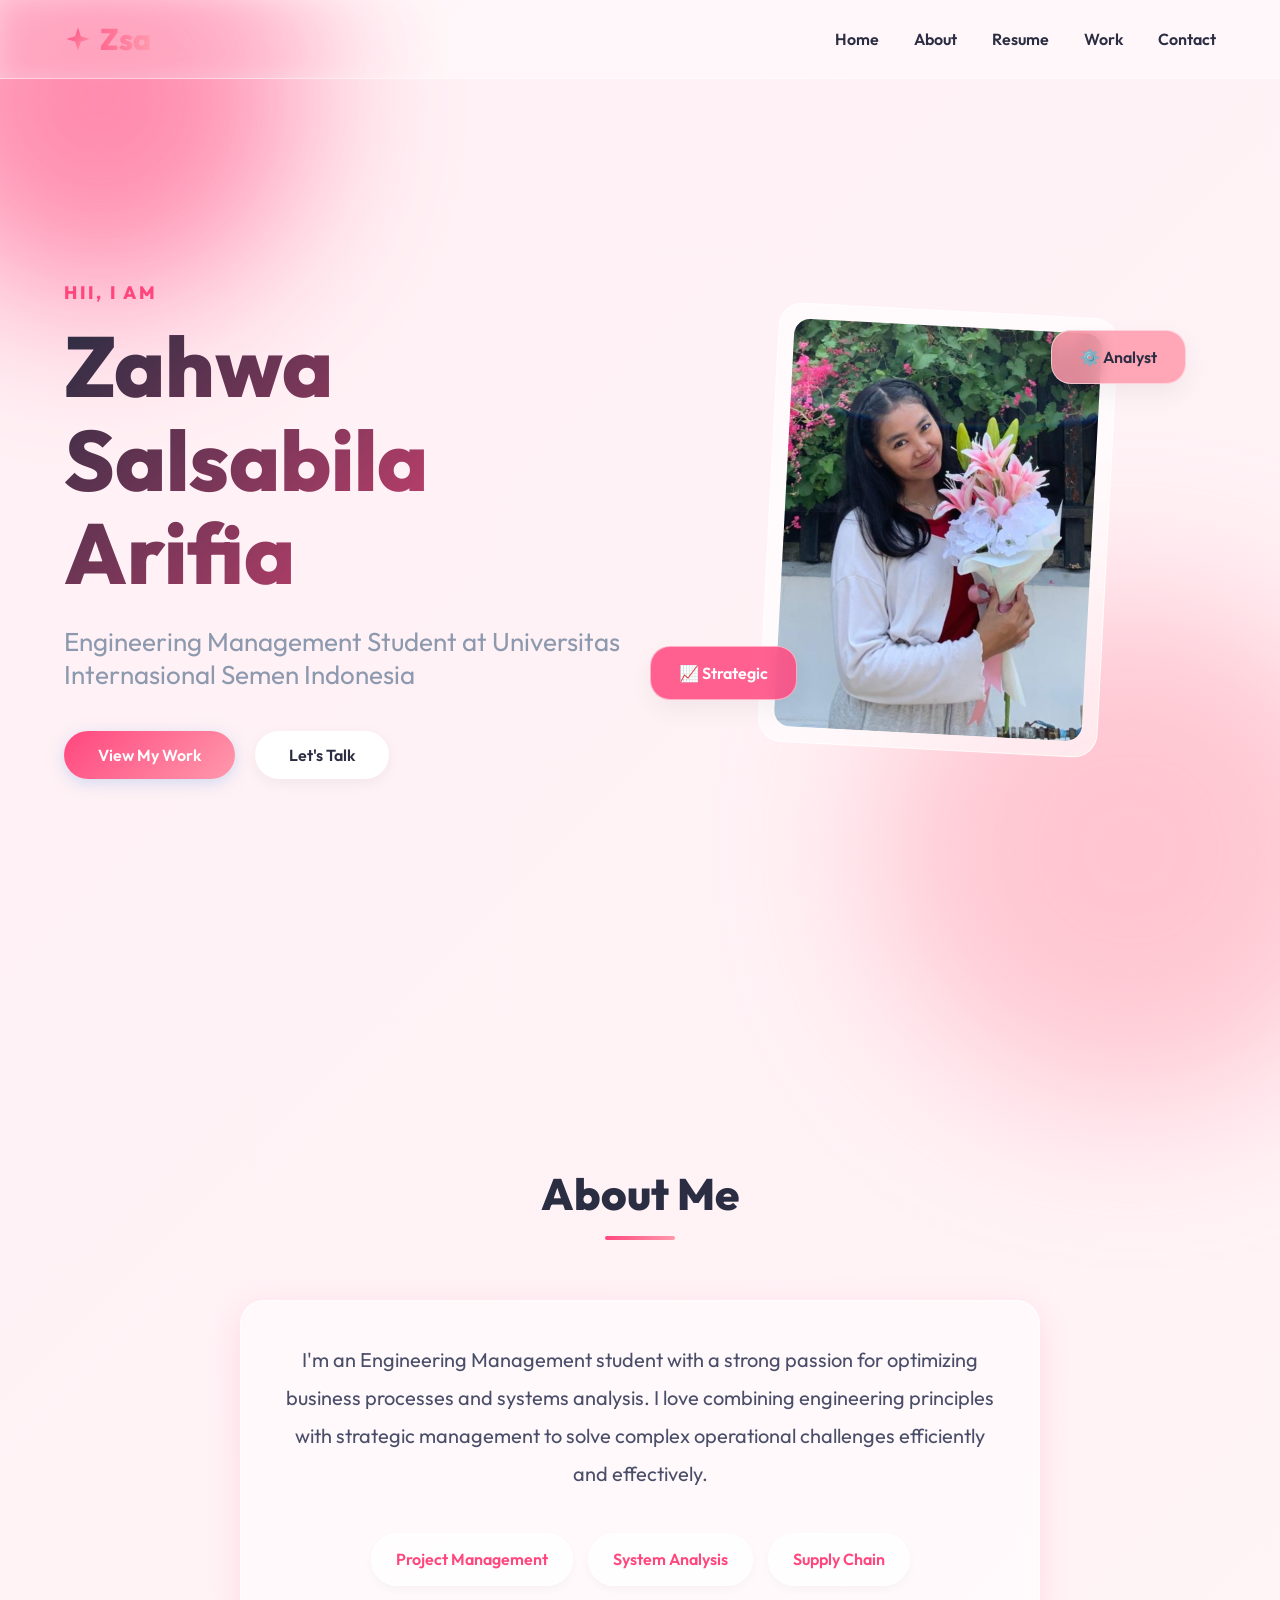
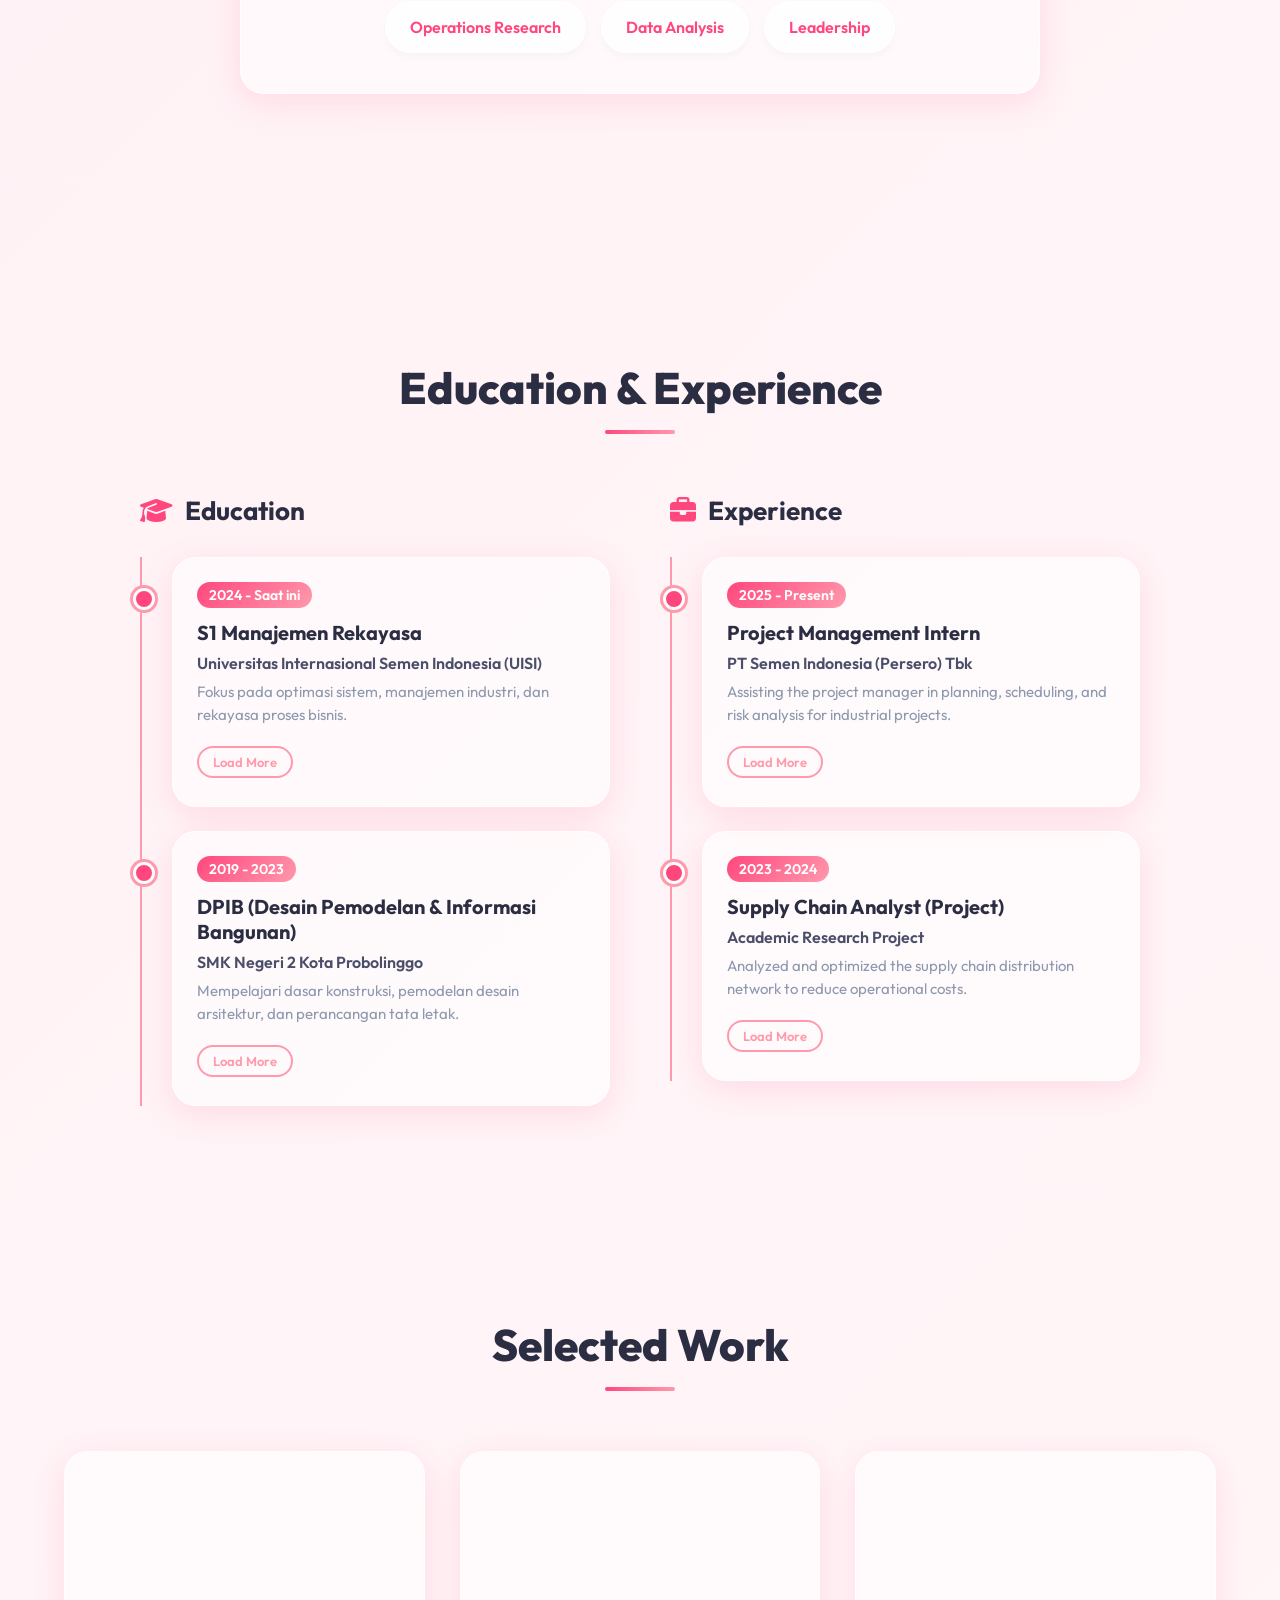
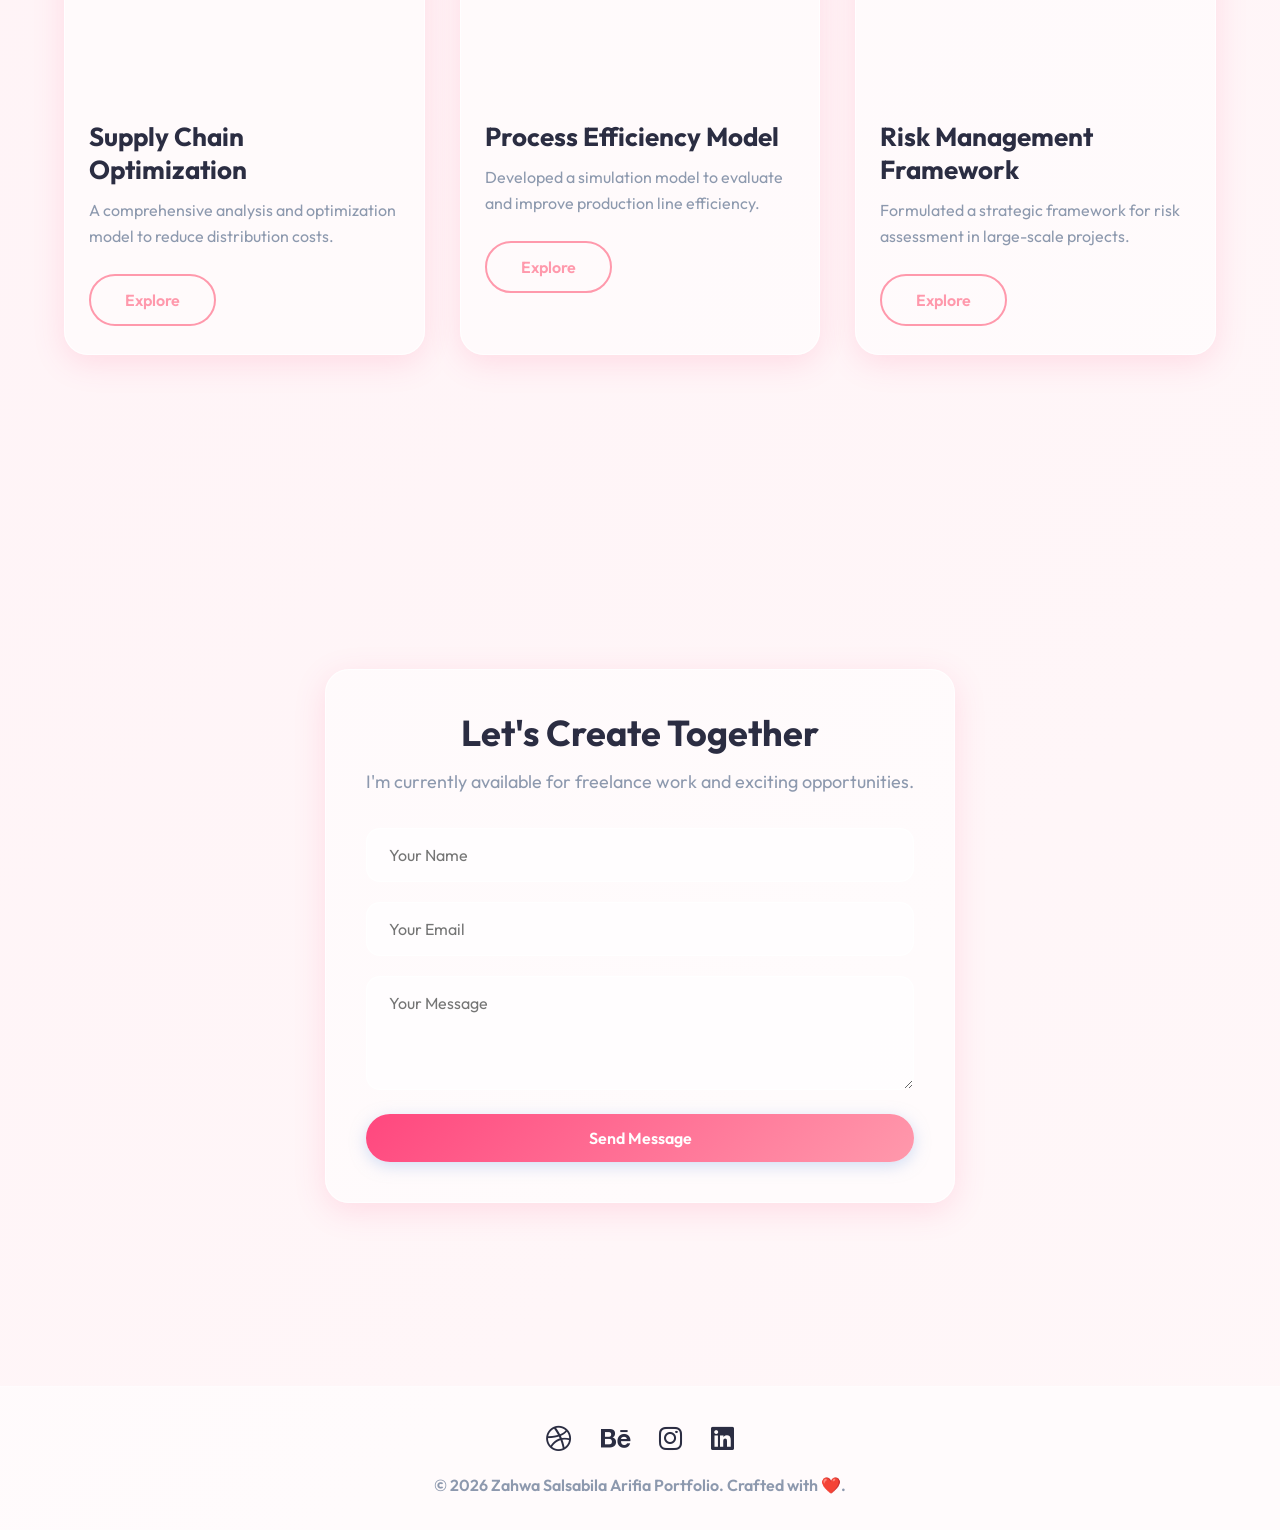
==== index.html @ 42ed5354 "Add files via upload" ====
<!DOCTYPE html>
<html lang="en">

<head>
    <meta charset="UTF-8">
    <meta name="viewport" content="width=device-width, initial-scale=1.0">
    <title>Zahwa Salsabila Arifia Portfolio</title>
    <!-- Modern Font -->
    <link href="https://fonts.googleapis.com/css2?family=Outfit:wght@300;400;600;800&display=swap" rel="stylesheet">
    <link rel="stylesheet" href="https://cdnjs.cloudflare.com/ajax/libs/font-awesome/6.4.0/css/all.min.css">
    <link rel="stylesheet" href="style.css">
</head>

<body>
    <!-- Animated Background Elements -->
    <div class="blob blob-1"></div>
    <div class="blob blob-2"></div>

    <!-- Navigation -->
    <nav class="navbar hidden">
        <a href="#home" class="logo">
            <svg width="28" height="28" viewBox="0 0 24 24" fill="none" xmlns="http://www.w3.org/2000/svg"
                class="logo-svg">
                <path d="M12 2L14.4 9.6L22 12L14.4 14.4L12 22L9.6 14.4L2 12L9.6 9.6L12 2Z"
                    fill="url(#sparkleGradient)" />
                <defs>
                    <linearGradient id="sparkleGradient" x1="2" y1="2" x2="22" y2="22" gradientUnits="userSpaceOnUse">
                        <stop stop-color="#ff477e" />
                        <stop offset="1" stop-color="#ff99ac" />
                    </linearGradient>
                </defs>
            </svg>
            Zsa
        </a>
        <ul class="nav-links">
            <li><a href="#home">Home</a></li>
            <li><a href="#about">About</a></li>
            <li><a href="#resume">Resume</a></li>
            <li><a href="#projects">Work</a></li>
            <li><a href="#contact">Contact</a></li>
        </ul>
    </nav>

    <main>
        <!-- Hero Section -->
        <section id="home" class="hero hidden">
            <div class="hero-content">
                <span class="greeting">Hii, I am</span>
                <h1 class="title">Zahwa Salsabila Arifia</h1>
                <p class="subtitle">Engineering Management Student at Universitas Internasional Semen Indonesia</p>
                <div class="cta-group">
                    <a href="#projects" class="btn btn-primary">View My Work</a>
                    <a href="#contact" class="btn btn-secondary">Let's Talk</a>
                </div>
            </div>
            <div class="hero-visual">
                <!-- Flying Hearts -->
                <div class="hearts-container">
                    <i class="fas fa-heart heart h1"></i>
                    <i class="fas fa-heart heart h2"></i>
                    <i class="fas fa-heart heart h3"></i>
                    <i class="fas fa-heart heart h4"></i>
                    <i class="fas fa-heart heart h5"></i>
                    <i class="fas fa-heart heart h6"></i>
                </div>

                <div class="glass-card main-card">
                    <!-- Portrait -->
                    <div class="img-wrapper">
                        <img src="zahwa_real_photo.jpg" alt="Portrait of Zahwa Salsabila Arifia" class="profile-img">
                    </div>
                </div>
                <div class="glass-card float-card card-1">⚙️ Analyst</div>
                <div class="glass-card float-card card-2">📈 Strategic</div>
            </div>
        </section>

        <!-- About Section -->
        <section id="about" class="about hidden">
            <div class="section-header">
                <h2>About Me</h2>
                <div class="divider"></div>
            </div>
            <div class="about-content glass-panel">
                <p>I'm an Engineering Management student with a strong passion for optimizing business processes and
                    systems analysis. I love combining engineering principles with strategic management to solve complex
                    operational challenges efficiently and effectively.</p>
                <div class="skills">
                    <span class="skill-tag">Project Management</span>
                    <span class="skill-tag">System Analysis</span>
                    <span class="skill-tag">Supply Chain</span>
                    <span class="skill-tag">Operations Research</span>
                    <span class="skill-tag">Data Analysis</span>
                    <span class="skill-tag">Leadership</span>
                </div>
            </div>
        </section>

        <!-- Resume Section -->
        <section id="resume" class="resume hidden">
            <div class="section-header">
                <h2>Education & Experience</h2>
                <div class="divider"></div>
            </div>

            <div class="resume-container">
                <div class="resume-column">
                    <h3 class="resume-title"><i class="fas fa-graduation-cap"></i> Education</h3>
                    <div class="timeline">
                        <div class="timeline-item glass-panel">
                            <span class="timeline-date">2024 - Saat ini</span>
                            <h4>S1 Manajemen Rekayasa</h4>
                            <p>Universitas Internasional Semen Indonesia (UISI)</p>
                            <p class="timeline-desc">Fokus pada optimasi sistem, manajemen industri, dan rekayasa proses
                                bisnis.</p>
                            <a href="detail-uisi.html" class="btn btn-outline"
                                style="margin-top: 12px; display: inline-block; padding: 6px 14px; font-size: 13px;">Load
                                More</a>
                        </div>
                        <div class="timeline-item glass-panel">
                            <span class="timeline-date">2019 - 2023</span>
                            <h4>DPIB (Desain Pemodelan & Informasi Bangunan)</h4>
                            <p>SMK Negeri 2 Kota Probolinggo</p>
                            <p class="timeline-desc">Mempelajari dasar konstruksi, pemodelan desain arsitektur, dan
                                perancangan tata letak.</p>
                            <a href="detail-smk.html" class="btn btn-outline"
                                style="margin-top: 12px; display: inline-block; padding: 6px 14px; font-size: 13px;">Load
                                More</a>
                        </div>
                    </div>
                </div>

                <div class="resume-column">
                    <h3 class="resume-title"><i class="fas fa-briefcase"></i> Experience</h3>
                    <div class="timeline">
                        <div class="timeline-item glass-panel">
                            <span class="timeline-date">2025 - Present</span>
                            <h4>Project Management Intern</h4>
                            <p>PT Semen Indonesia (Persero) Tbk</p>
                            <p class="timeline-desc">Assisting the project manager in planning, scheduling, and risk
                                analysis for industrial projects.</p>
                            <a href="detail-intern.html" class="btn btn-outline"
                                style="margin-top: 12px; display: inline-block; padding: 6px 14px; font-size: 13px;">Load
                                More</a>
                        </div>
                        <div class="timeline-item glass-panel">
                            <span class="timeline-date">2023 - 2024</span>
                            <h4>Supply Chain Analyst (Project)</h4>
                            <p>Academic Research Project</p>
                            <p class="timeline-desc">Analyzed and optimized the supply chain distribution network to
                                reduce operational costs.</p>
                            <a href="detail-analyst.html" class="btn btn-outline"
                                style="margin-top: 12px; display: inline-block; padding: 6px 14px; font-size: 13px;">Load
                                More</a>
                        </div>
                    </div>
                </div>
            </div>
        </section>

        <!-- Projects Section -->
        <section id="projects" class="projects hidden">
            <div class="section-header">
                <h2>Selected Work</h2>
                <div class="divider"></div>
            </div>
            <div class="project-grid">
                <div class="project-card glass-panel">
                    <div class="project-img"
                        style="background-image: url('https://images.unsplash.com/photo-1586528116311-ad8dd3c8310d?q=80&w=800&auto=format&fit=crop'); background-size: cover; background-position: center;">
                    </div>
                    <div class="project-info">
                        <h3>Supply Chain Optimization</h3>
                        <p>A comprehensive analysis and optimization model to reduce distribution costs.</p>
                        <a href="project-supply-chain.html" class="btn btn-outline">Explore</a>
                    </div>
                </div>
                <div class="project-card glass-panel">
                    <div class="project-img"
                        style="background-image: url('https://images.unsplash.com/photo-1565514020179-026b92b84bb6?q=80&w=800&auto=format&fit=crop'); background-size: cover; background-position: center;">
                    </div>
                    <div class="project-info">
                        <h3>Process Efficiency Model</h3>
                        <p>Developed a simulation model to evaluate and improve production line efficiency.</p>
                        <a href="project-efficiency.html" class="btn btn-outline">Explore</a>
                    </div>
                </div>
                <div class="project-card glass-panel">
                    <div class="project-img"
                        style="background-image: url('https://images.unsplash.com/photo-1558655146-d09347e92766?q=80&w=800&auto=format&fit=crop'); background-size: cover; background-position: center;">
                    </div>
                    <div class="project-info">
                        <h3>Risk Management Framework</h3>
                        <p>Formulated a strategic framework for risk assessment in large-scale projects.</p>
                        <a href="project-risk.html" class="btn btn-outline">Explore</a>
                    </div>
                </div>
            </div>
        </section>

        <!-- Contact Section -->
        <section id="contact" class="contact hidden">
            <div class="glass-panel contact-box">
                <h2>Let's Create Together</h2>
                <p>I'm currently available for freelance work and exciting opportunities.</p>
                <form action="https://formsubmit.co/zahwaarifia@gmail.com" method="POST" class="contact-form">
                    <!-- Security/Config for Formsubmit -->
                    <input type="hidden" name="_subject" value="New Message from Portfolio Website!">

                    <div class="input-group">
                        <input type="text" name="name" placeholder="Your Name" required>
                    </div>
                    <div class="input-group">
                        <input type="email" name="email" placeholder="Your Email" required>
                    </div>
                    <div class="input-group">
                        <textarea name="message" placeholder="Your Message" rows="4" required></textarea>
                    </div>
                    <button type="submit" class="btn btn-primary btn-block">Send Message</button>
                </form>
            </div>
        </section>
    </main>

    <footer>
        <div class="social-links">
            <a href="#"><i class="fab fa-dribbble"></i></a>
            <a href="#"><i class="fab fa-behance"></i></a>
            <a href="https://www.instagram.com/_zzahwa?igsi=MTM0aTB5MDJiazhodA==" target="_blank"><i
                    class="fab fa-instagram"></i></a>
            <a href="#"><i class="fab fa-linkedin"></i></a>
        </div>
        <p>&copy; 2026 Zahwa Salsabila Arifia Portfolio. Crafted with ❤️.</p>
    </footer>



    <script src="script.js"></script>
</body>

</html>
---- style.css ----
:root {
    /* Color Palette */
    --color-soft-pink: #ff477e; /* Crimson/Vibrant Pink */
    --color-sky-blue: #ff99ac; /* Blush Pink */
    --color-white: #ffffff;
    --color-dark: #2b2d42; /* Deep modern navy/charcoal */
    --color-text: #4a4e69; /* Soft dark slate */
    --color-text-light: #8d99ae; /* Light slate */
    
    /* Glassmorphism Variables */
    --glass-bg: rgba(255, 255, 255, 0.5);
    --glass-border: rgba(255, 255, 255, 0.8);
    --glass-shadow: 0 8px 32px 0 rgba(255, 71, 126, 0.15); /* Pink shadow */
}

* {
    margin: 0;
    padding: 0;
    box-sizing: border-box;
}

html {
    scroll-behavior: smooth;
}

body {
    font-family: 'Outfit', sans-serif;
    background-color: var(--color-white);
    color: var(--color-text);
    overflow-x: hidden;
    display: flex;
    flex-direction: column;
    min-height: 100vh;
    /* Soft gradient background */
    background: linear-gradient(135deg, rgba(255, 71, 126, 0.08) 0%, rgba(255, 153, 172, 0.08) 100%);
}

/* Background Blobs for Animation */
.blob {
    position: fixed;
    border-radius: 50%;
    filter: blur(80px);
    z-index: -1;
    animation: float 20s infinite alternate ease-in-out;
}

.blob-1 {
    width: 400px;
    height: 400px;
    background: var(--color-soft-pink);
    top: -100px;
    left: -100px;
    opacity: 0.6;
}

.blob-2 {
    width: 500px;
    height: 500px;
    background: var(--color-sky-blue);
    bottom: -200px;
    right: -100px;
    opacity: 0.5;
    animation-delay: -5s;
}

@keyframes float {
    0% {
        transform: translate(0, 0) scale(1);
    }
    100% {
        transform: translate(120px, 80px) scale(1.15);
    }
}

/* Glassmorphism Utilities */
.glass-panel {
    background: var(--glass-bg);
    backdrop-filter: blur(16px);
    -webkit-backdrop-filter: blur(16px);
    border: 1px solid var(--glass-border);
    border-radius: 24px;
    box-shadow: var(--glass-shadow);
    padding: 40px;
}

/* Interactive Hover for Layouts */
.about-content, .timeline-item, .contact-box {
    transition: transform 0.4s cubic-bezier(0.175, 0.885, 0.32, 1.275), box-shadow 0.4s ease;
}

.about-content:hover, .timeline-item:hover, .contact-box:hover {
    transform: translateY(-8px) scale(1.01);
    box-shadow: 0 18px 40px 0 rgba(255, 71, 126, 0.22);
}

/* Navigation */
.navbar {
    display: flex;
    justify-content: space-between;
    align-items: center;
    padding: 20px 5%;
    position: fixed;
    top: 0;
    width: 100%;
    z-index: 100;
    background: rgba(255, 255, 255, 0.4);
    backdrop-filter: blur(12px);
    -webkit-backdrop-filter: blur(12px);
    border-bottom: 1px solid rgba(255, 255, 255, 0.4);
    transition: all 0.3s ease;
}

.navbar.scrolled {
    padding: 15px 5%;
    background: rgba(255, 255, 255, 0.85);
    box-shadow: 0 4px 20px rgba(0, 0, 0, 0.05);
}

.logo {
    display: flex;
    align-items: center;
    gap: 8px;
    font-size: 30px;
    font-weight: 800;
    text-decoration: none;
    background: linear-gradient(to right, var(--color-soft-pink), var(--color-sky-blue));
    -webkit-background-clip: text;
    -webkit-text-fill-color: transparent;
    cursor: pointer;
    transition: transform 0.3s ease;
}

.logo:hover {
    transform: scale(1.05);
}

.logo-svg {
    animation: spin-slow 8s linear infinite;
}

@keyframes spin-slow {
    100% {
        transform: rotate(360deg);
    }
}

.nav-links {
    display: flex;
    list-style: none;
    gap: 35px;
}

.nav-links a {
    text-decoration: none;
    color: var(--color-dark);
    font-weight: 600;
    font-size: 16px;
    transition: color 0.3s ease;
    position: relative;
}

.nav-links a::after {
    content: '';
    position: absolute;
    width: 0;
    height: 2px;
    bottom: -4px;
    left: 0;
    background: linear-gradient(to right, var(--color-soft-pink), var(--color-sky-blue));
    transition: width 0.3s ease;
}

.nav-links a:hover::after {
    width: 100%;
}

/* Typography & Layout */
main {
    padding-top: 80px;
    flex: 1;
}

section {
    min-height: 100vh;
    padding: 80px 5%;
    display: flex;
    flex-direction: column;
    justify-content: center;
}

.section-header {
    text-align: center;
    margin-bottom: 60px;
}

.section-header h2 {
    font-size: 44px;
    font-weight: 800;
    color: var(--color-dark);
    margin-bottom: 15px;
}

.divider {
    height: 4px;
    width: 70px;
    background: linear-gradient(to right, var(--color-soft-pink), var(--color-sky-blue));
    margin: 0 auto;
    border-radius: 2px;
}

/* Buttons */
.btn {
    display: inline-block;
    padding: 14px 34px;
    border-radius: 50px;
    font-weight: 600;
    text-decoration: none;
    cursor: pointer;
    transition: all 0.3s cubic-bezier(0.25, 0.8, 0.25, 1);
    font-family: 'Outfit', sans-serif;
    font-size: 16px;
    border: none;
    position: relative;
    overflow: hidden;
}

.btn:active {
    transform: scale(0.92) !important;
}

.btn-primary {
    background: linear-gradient(135deg, var(--color-soft-pink), var(--color-sky-blue));
    color: white;
    box-shadow: 0 4px 15px rgba(166, 193, 238, 0.5);
}

.btn-primary:hover {
    transform: translateY(-4px);
    box-shadow: 0 8px 25px rgba(166, 193, 238, 0.7);
}

.btn-secondary {
    background: white;
    color: var(--color-dark);
    box-shadow: 0 4px 15px rgba(0,0,0,0.05);
}

.btn-secondary:hover {
    transform: translateY(-4px);
    box-shadow: 0 8px 25px rgba(0,0,0,0.1);
}

.btn-outline {
    border: 2px solid var(--color-sky-blue);
    color: var(--color-sky-blue);
    background: transparent;
}

.btn-outline:hover {
    background: var(--color-sky-blue);
    color: white;
    transform: translateY(-2px);
    box-shadow: 0 4px 15px rgba(166, 193, 238, 0.4);
}

.btn-block {
    width: 100%;
}

/* Hero Section */
.hero {
    display: flex;
    flex-direction: row;
    align-items: center;
    justify-content: space-between;
    gap: 40px;
}

.hero-content {
    flex: 1;
}

.greeting {
    font-size: 18px;
    font-weight: 800;
    color: var(--color-soft-pink);
    text-transform: uppercase;
    letter-spacing: 3px;
    margin-bottom: 15px;
    display: block;
}

.title {
    font-size: 85px;
    font-weight: 800;
    color: var(--color-dark);
    line-height: 1.1;
    margin-bottom: 25px;
    background: linear-gradient(135deg, var(--color-dark) 0%, var(--color-soft-pink) 100%);
    -webkit-background-clip: text;
    -webkit-text-fill-color: transparent;
}

.subtitle {
    font-size: 26px;
    color: var(--color-text-light);
    margin-bottom: 40px;
}

.cta-group {
    display: flex;
    gap: 20px;
}

.hero-visual {
    flex: 1;
    position: relative;
    display: flex;
    justify-content: center;
    align-items: center;
}

.main-card {
    width: 340px;
    height: 440px;
    padding: 15px;
    background: rgba(255, 255, 255, 0.6);
    transform: rotate(3deg);
    transition: transform 0.5s cubic-bezier(0.175, 0.885, 0.32, 1.275);
    border: 1px solid rgba(255, 255, 255, 0.8);
    border-radius: 24px;
}

.main-card:hover {
    transform: rotate(0deg) scale(1.03);
}

.img-wrapper {
    width: 100%;
    height: 100%;
    border-radius: 16px;
    overflow: hidden;
}

.profile-img {
    width: 100%;
    height: 100%;
    object-fit: cover;
    object-position: center bottom;
    transform: scale(1.35); /* Zoom in to fit person */
    transform-origin: center bottom;
    transition: transform 0.6s cubic-bezier(0.175, 0.885, 0.32, 1.275);
}

.main-card:hover .profile-img {
    transform: scale(1.42); /* Slight extra zoom on hover */
}

.float-card {
    position: absolute;
    padding: 16px 28px;
    font-weight: 600;
    border-radius: 20px;
    animation: bounce 4s infinite alternate ease-in-out;
    backdrop-filter: blur(8px);
    -webkit-backdrop-filter: blur(8px);
    box-shadow: 0 10px 25px rgba(0,0,0,0.05);
}

.card-1 {
    top: 20px;
    right: 30px;
    background: rgba(255, 153, 172, 0.85); /* blush */
    color: var(--color-dark);
    border: 1px solid rgba(255, 255, 255, 0.5);
}

.card-2 {
    bottom: 50px;
    left: -10px;
    background: rgba(255, 71, 126, 0.85); /* crimson */
    color: white;
    border: 1px solid rgba(255, 255, 255, 0.5);
    animation-delay: -2s;
}

@keyframes bounce {
    0% { transform: translateY(0); }
    100% { transform: translateY(-20px); }
}

/* About Section */
.about-content {
    max-width: 800px;
    margin: 0 auto;
    text-align: center;
    font-size: 20px;
    line-height: 1.9;
}

.skills {
    display: flex;
    flex-wrap: wrap;
    justify-content: center;
    gap: 15px;
    margin-top: 40px;
}

.skill-tag {
    background: rgba(255, 255, 255, 0.7);
    border: 1px solid rgba(255, 255, 255, 0.9);
    padding: 10px 24px;
    border-radius: 50px;
    font-size: 16px;
    font-weight: 600;
    color: var(--color-soft-pink);
    box-shadow: 0 4px 10px rgba(0,0,0,0.03);
    transition: all 0.3s;
}

.skill-tag:hover {
    transform: translateY(-4px) scale(1.05);
    background: linear-gradient(135deg, var(--color-soft-pink), var(--color-sky-blue));
    color: white;
    border-color: transparent;
    box-shadow: 0 8px 20px rgba(166, 193, 238, 0.4);
}

/* Resume Section */
.resume-container {
    display: flex;
    flex-direction: column;
    gap: 40px;
    max-width: 1000px;
    margin: 0 auto;
    width: 100%;
}

@media (min-width: 768px) {
    .resume-container {
        flex-direction: row;
        gap: 60px;
    }
}

.resume-column {
    flex: 1;
}

.resume-title {
    font-size: 26px;
    color: var(--color-dark);
    margin-bottom: 30px;
    display: flex;
    align-items: center;
    gap: 12px;
}

.resume-title i {
    color: var(--color-soft-pink);
}

.timeline {
    display: flex;
    flex-direction: column;
    gap: 24px;
    position: relative;
    border-left: 2px solid var(--color-sky-blue);
    padding-left: 30px;
}

.timeline-item {
    position: relative;
    padding: 24px;
}

.timeline-item::before {
    content: '';
    position: absolute;
    left: -40px; /* 30px padding + 8px half-width + 2px border */
    top: 30px;
    width: 16px;
    height: 16px;
    background: var(--color-soft-pink);
    border-radius: 50%;
    border: 3px solid white;
    box-shadow: 0 0 0 3px var(--color-sky-blue);
}

.timeline-item h4 {
    font-size: 20px;
    color: var(--color-dark);
    margin-bottom: 8px;
}

.timeline-date {
    display: inline-block;
    font-size: 14px;
    font-weight: 600;
    color: white;
    background: linear-gradient(135deg, var(--color-soft-pink), var(--color-sky-blue));
    padding: 4px 12px;
    border-radius: 20px;
    margin-bottom: 12px;
}

.timeline-item p {
    color: var(--color-text);
    font-weight: 600;
    margin-bottom: 8px;
}

.timeline-desc {
    color: var(--color-text-light) !important;
    font-weight: 400 !important;
    font-size: 15px;
    line-height: 1.5;
}

/* Projects */
.project-grid {
    display: grid;
    grid-template-columns: repeat(auto-fit, minmax(320px, 1fr));
    gap: 35px;
}

.project-card {
    padding: 24px;
    transition: transform 0.4s cubic-bezier(0.175, 0.885, 0.32, 1.275);
}

.project-card:hover {
    transform: translateY(-12px);
    box-shadow: 0 15px 40px rgba(166, 193, 238, 0.25);
}

.project-img {
    height: 220px;
    border-radius: 16px;
    margin-bottom: 24px;
    background: linear-gradient(135deg, var(--color-soft-pink), var(--color-sky-blue));
}

.project-info h3 {
    font-size: 26px;
    margin-bottom: 12px;
    color: var(--color-dark);
}

.project-info p {
    color: var(--color-text-light);
    margin-bottom: 24px;
    line-height: 1.6;
}

/* Contact */
.contact-box {
    max-width: 650px;
    margin: 0 auto;
    text-align: center;
}

.contact-box h2 {
    font-size: 36px;
    margin-bottom: 15px;
    color: var(--color-dark);
}

.contact-box p {
    color: var(--color-text-light);
    margin-bottom: 35px;
    font-size: 18px;
}

.contact-form {
    display: flex;
    flex-direction: column;
    gap: 20px;
}

.input-group input,
.input-group textarea {
    width: 100%;
    padding: 16px 22px;
    border-radius: 14px;
    border: 1px solid rgba(255, 255, 255, 0.8);
    background: rgba(255, 255, 255, 0.6);
    font-family: 'Outfit', sans-serif;
    font-size: 16px;
    outline: none;
    transition: all 0.3s;
    color: var(--color-dark);
}

.input-group input:focus,
.input-group textarea:focus {
    background: white;
    border-color: var(--color-sky-blue);
    box-shadow: 0 0 0 4px rgba(166, 193, 238, 0.25);
    transform: translateY(-2px);
}

/* Footer */
.social-links {
    margin-bottom: 20px;
    font-size: 26px;
}

.social-links a {
    color: var(--color-dark);
    margin: 0 12px;
    transition: color 0.3s, transform 0.3s;
    display: inline-block;
}

.social-links a:hover {
    color: var(--color-soft-pink);
    transform: translateY(-3px);
}

footer {
    text-align: center;
    padding: 35px;
    background: rgba(255, 255, 255, 0.5);
    backdrop-filter: blur(10px);
    border-top: 1px solid rgba(255, 255, 255, 0.4);
    color: var(--color-text-light);
    font-weight: 600;
}

/* Scroll Animations */
.hidden {
    opacity: 0;
    transform: translateY(40px);
    transition: opacity 0.8s cubic-bezier(0.5, 0, 0, 1), transform 0.8s cubic-bezier(0.5, 0, 0, 1);
}

.show {
    opacity: 1;
    transform: translateY(0);
}

/* Delay for hero items */
.hero.show .greeting { transition-delay: 0.1s; }
.hero.show .title { transition-delay: 0.2s; }
.hero.show .subtitle { transition-delay: 0.3s; }
.hero.show .cta-group { transition-delay: 0.4s; }
.hero.show .hero-visual { transition-delay: 0.5s; }

/* Responsive */
@media (max-width: 900px) {
    .hero {
        flex-direction: column;
        text-align: center;
        padding-top: 120px;
    }
    
    .title {
        font-size: 50px;
    }
    
    .cta-group {
        justify-content: center;
    }
    
    .nav-links {
        display: none; /* simple mobile menu handling for template */
    }
    
    .hero-visual {
        margin-top: 40px;
    }
}

@media (max-width: 600px) {
    section {
        padding: 80px 20px;
    }
    
    .title {
        font-size: 38px;
        line-height: 1.2;
    }
    
    .subtitle {
        font-size: 18px;
    }
    
    .hero-visual .main-card {
        width: 260px;
        height: 350px;
    }
    
    .float-card {
        padding: 10px 16px;
        font-size: 14px;
    }
    
    .card-1 {
        top: 20px;
        left: -10px;
    }
    
    .card-2 {
        bottom: 20px;
        right: -10px;
    }
    
    .section-header h2 {
        font-size: 30px;
    }
    
    .about-content {
        padding: 30px 20px;
        font-size: 16px;
    }
    
    .skill-tag {
        padding: 8px 16px;
        font-size: 14px;
    }
    
    .timeline {
        padding-left: 20px;
    }
    
    .timeline-item::before {
        left: -30px;
        width: 14px;
        height: 14px;
    }
    
    .timeline-item {
        padding: 16px;
    }
    
    .project-grid {
        grid-template-columns: 1fr;
        gap: 24px;
    }
    
    .project-img {
        height: 180px;
    }
    
    .contact-box {
        padding: 30px 20px;
    }
    
    .input-group input, 
    .input-group textarea {
        padding: 14px 16px;
    }
}

/* Flying Hearts Animation */
.hearts-container {
    position: absolute;
    bottom: 0;
    left: 50%;
    transform: translateX(-50%);
    width: 340px;
    height: 100%;
    pointer-events: none;
    z-index: 10;
}

.heart {
    position: absolute;
    color: var(--color-soft-pink);
    font-size: 24px;
    bottom: -20px;
    opacity: 0;
    animation: floatHeart 5s ease-in infinite;
    filter: drop-shadow(0 4px 6px rgba(255, 71, 126, 0.3));
}

.heart.h1 { left: 15%; animation-delay: 0s; font-size: 20px; }
.heart.h2 { left: 35%; animation-delay: 1.5s; font-size: 28px; }
.heart.h3 { left: 65%; animation-delay: 0.8s; font-size: 16px; }
.heart.h4 { left: 85%; animation-delay: 2.2s; font-size: 25px; }
.heart.h5 { left: 25%; animation-delay: 3s; font-size: 22px; }
.heart.h6 { left: 75%; animation-delay: 4.1s; font-size: 18px; }

@keyframes floatHeart {
    0% {
        transform: translateY(0) scale(0.5) rotate(-15deg);
        opacity: 0;
    }
    15% {
        opacity: 0.8;
    }
    50% {
        transform: translateY(-200px) scale(1) rotate(15deg);
        opacity: 0.9;
    }
    100% {
        transform: translateY(-400px) scale(1.2) rotate(-15deg);
        opacity: 0;
    }
}

/* Cursor Sprinkles */
.cursor-sprinkle {
    position: absolute;
    color: var(--color-soft-pink);
    pointer-events: none;
    z-index: 9999;
    animation: sprinkleFade 1s forwards ease-out;
    filter: drop-shadow(0 2px 4px rgba(255, 71, 126, 0.4));
}

@keyframes sprinkleFade {
    0% {
        transform: translate(-50%, -50%) scale(0) rotate(0deg);
        opacity: 1;
    }
    50% {
        transform: translate(calc(-50% + 20px), -60px) scale(1.2) rotate(45deg);
        opacity: 0.8;
    }
    100% {
        transform: translate(calc(-50% - 20px), -100px) scale(0.5) rotate(90deg);
        opacity: 0;
    }
}

/* Button Ripple Effect */
.ripple {
    position: absolute;
    border-radius: 50%;
    transform: scale(0);
    animation: ripple-animation 0.6s linear;
    background-color: rgba(255, 255, 255, 0.7);
    pointer-events: none;
}

.btn-secondary .ripple, .btn-outline .ripple {
    background-color: rgba(255, 71, 126, 0.3);
}

@keyframes ripple-animation {
    to {
        transform: scale(4);
        opacity: 0;
    }
}

/* Page Transition Animations */
body {
    opacity: 0;
    animation: pageFadeIn 0.6s ease-out forwards;
}

body.fade-out {
    animation: pageFadeOut 0.4s ease-out forwards;
}

@keyframes pageFadeIn {
    0% { opacity: 0; }
    100% { opacity: 1; }
}

@keyframes pageFadeOut {
    0% { opacity: 1; }
    100% { opacity: 0; }
}
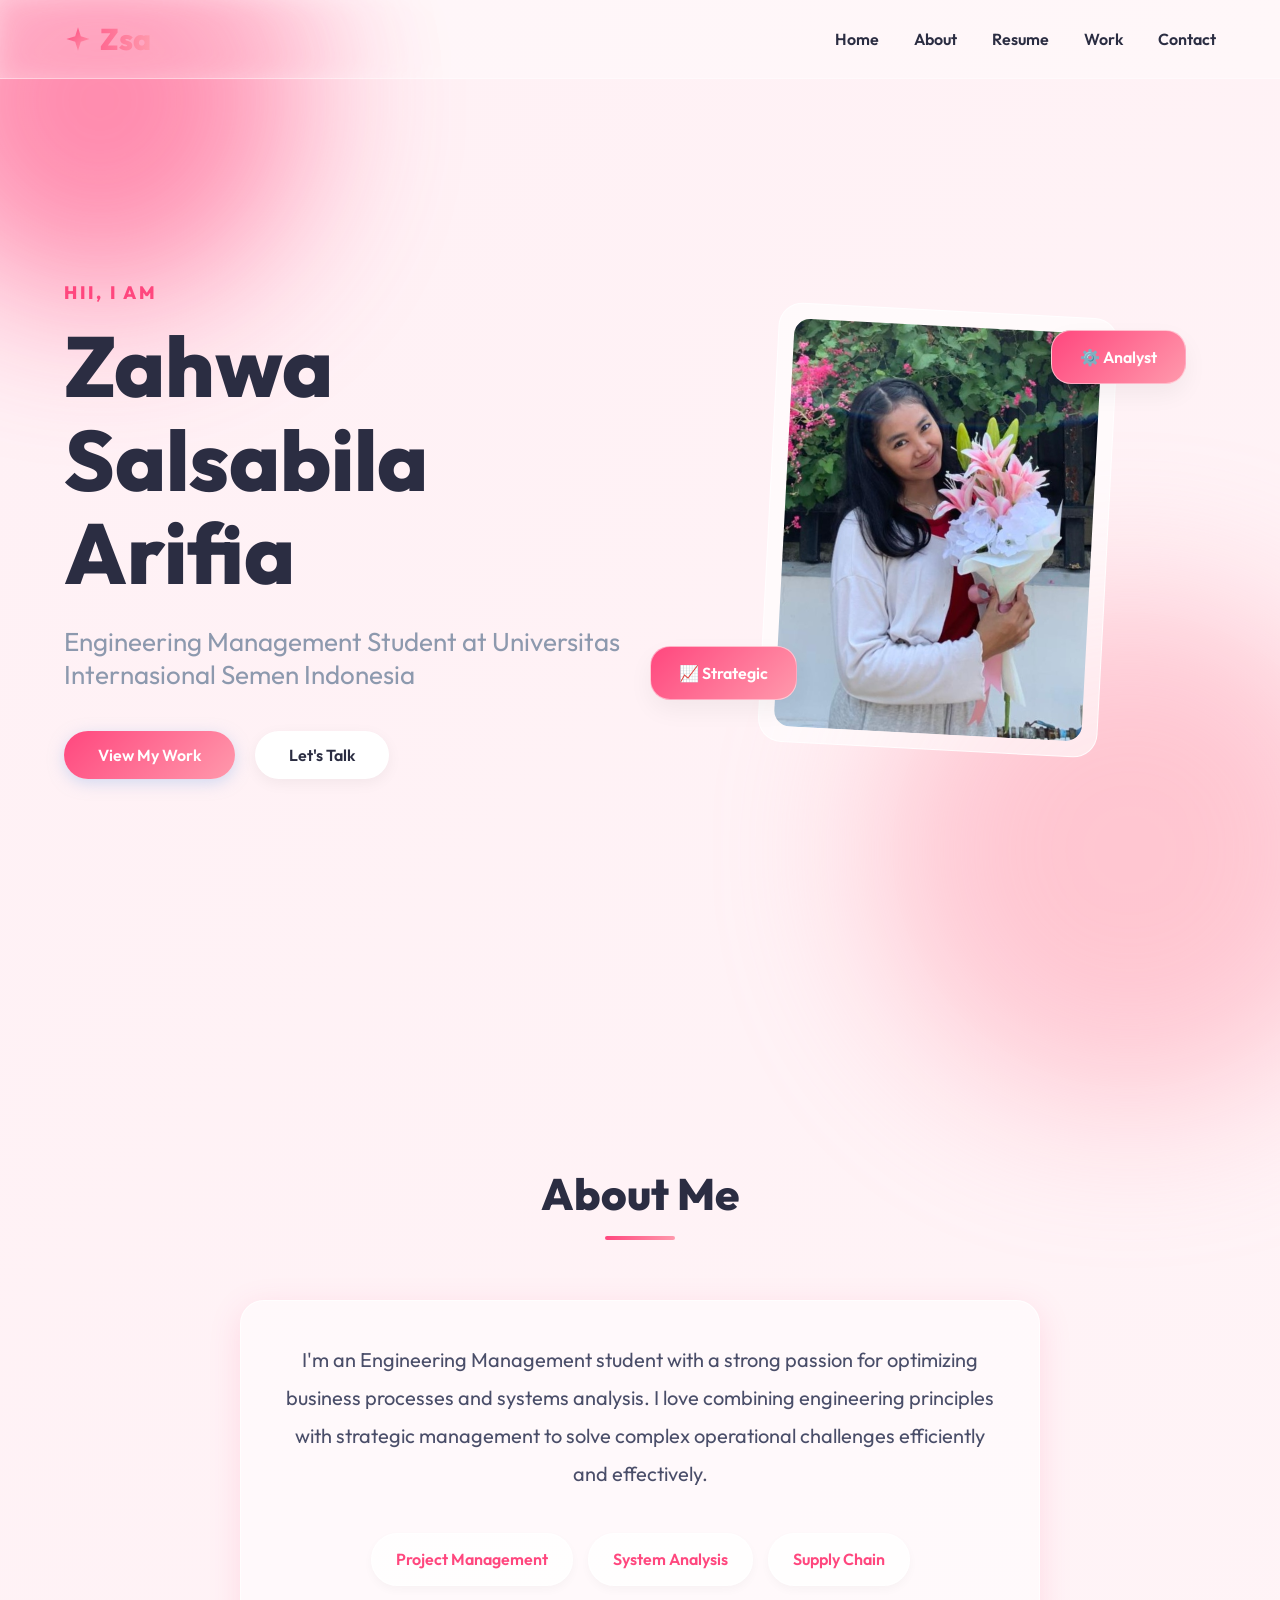
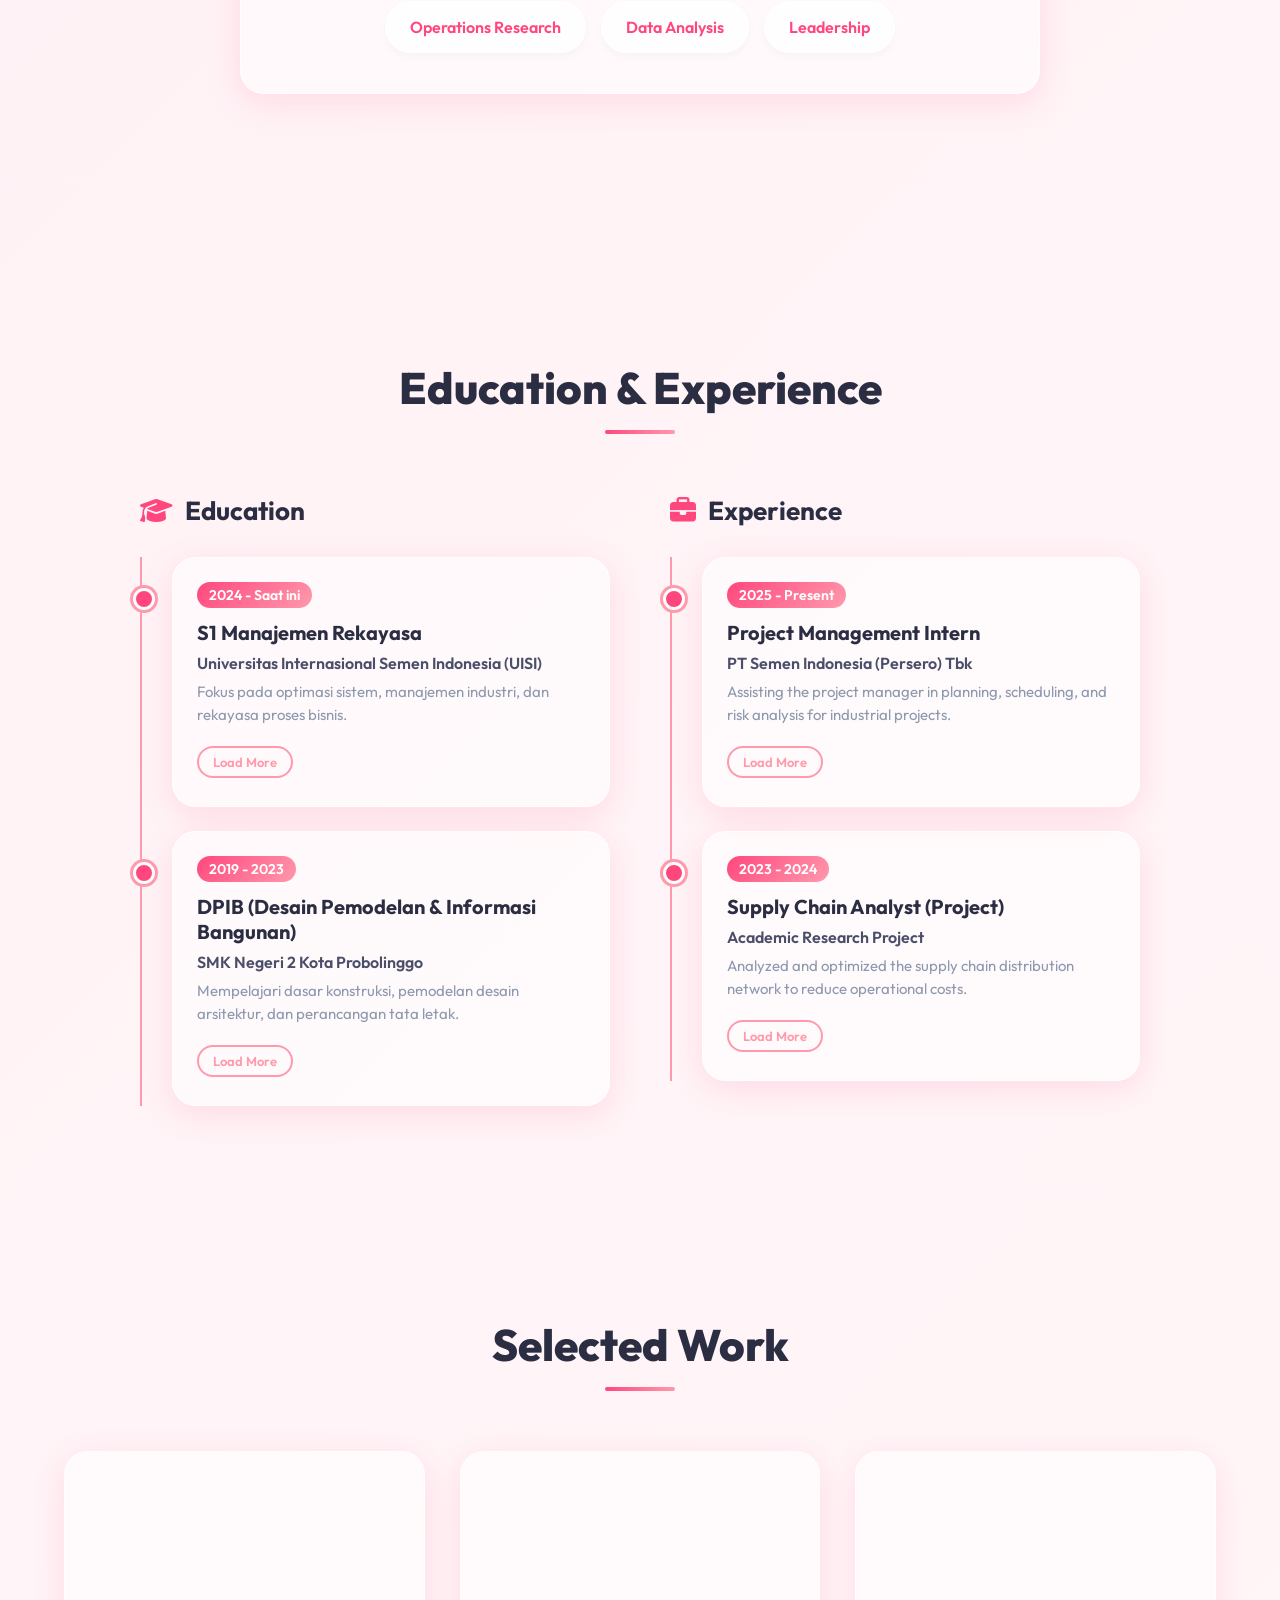
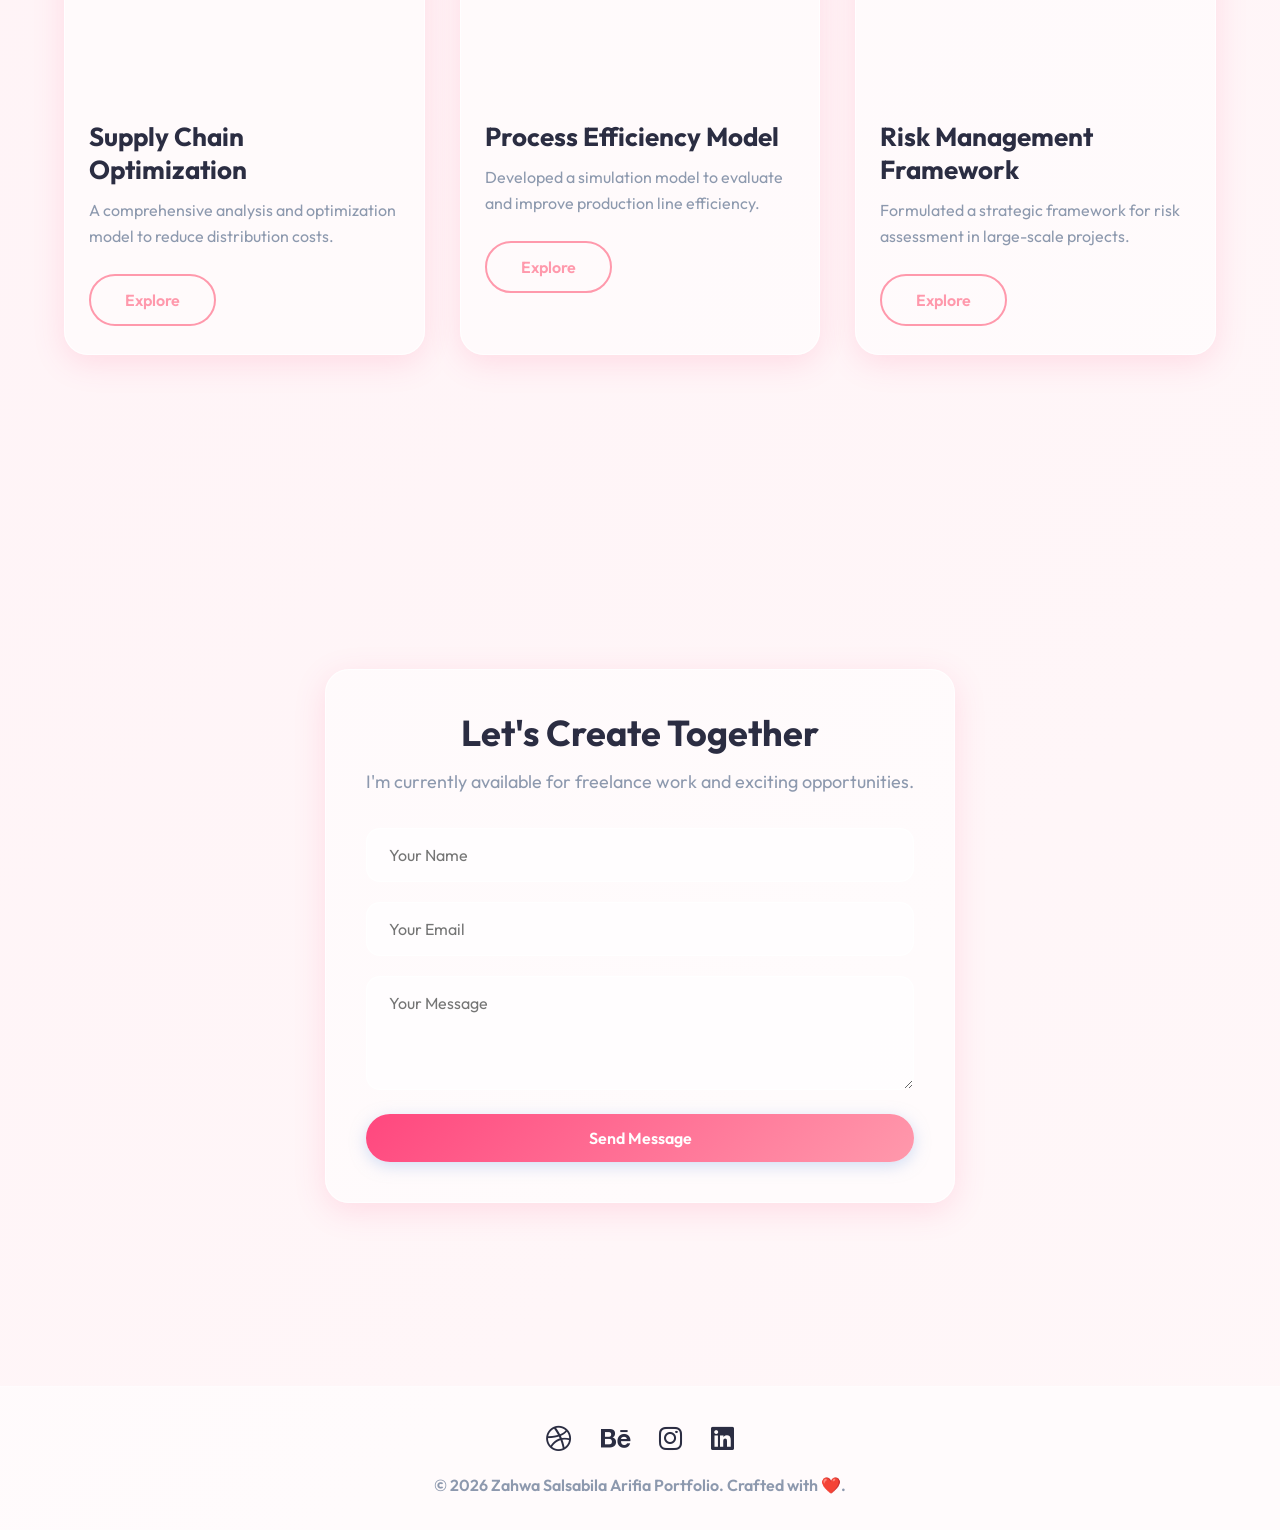
==== commit 882e93ae: "Add files via upload" ====
--- a/index.html
+++ b/index.html
@@ -32,7 +32,10 @@
             </svg>
             Zsa
         </a>
-        <ul class="nav-links">
+        <div class="menu-toggle" id="mobile-menu">
+            <i class="fas fa-bars"></i>
+        </div>
+        <ul class="nav-links main-nav">
             <li><a href="#home">Home</a></li>
             <li><a href="#about">About</a></li>
             <li><a href="#resume">Resume</a></li>
@@ -54,15 +57,6 @@
                 </div>
             </div>
             <div class="hero-visual">
-                <!-- Flying Hearts -->
-                <div class="hearts-container">
-                    <i class="fas fa-heart heart h1"></i>
-                    <i class="fas fa-heart heart h2"></i>
-                    <i class="fas fa-heart heart h3"></i>
-                    <i class="fas fa-heart heart h4"></i>
-                    <i class="fas fa-heart heart h5"></i>
-                    <i class="fas fa-heart heart h6"></i>
-                </div>
 
                 <div class="glass-card main-card">
                     <!-- Portrait -->
--- a/style.css
+++ b/style.css
@@ -114,6 +114,14 @@
     padding: 15px 5%;
     background: rgba(255, 255, 255, 0.85);
     box-shadow: 0 4px 20px rgba(0, 0, 0, 0.05);
+}
+
+.menu-toggle {
+    display: none;
+    font-size: 26px;
+    cursor: pointer;
+    color: var(--color-dark);
+    z-index: 1000;
 }
 
 .logo {
@@ -296,9 +304,6 @@
     color: var(--color-dark);
     line-height: 1.1;
     margin-bottom: 25px;
-    background: linear-gradient(135deg, var(--color-dark) 0%, var(--color-soft-pink) 100%);
-    -webkit-background-clip: text;
-    -webkit-text-fill-color: transparent;
 }
 
 .subtitle {
@@ -370,15 +375,15 @@
 .card-1 {
     top: 20px;
     right: 30px;
-    background: rgba(255, 153, 172, 0.85); /* blush */
-    color: var(--color-dark);
+    background: linear-gradient(135deg, var(--color-soft-pink), var(--color-sky-blue));
+    color: white;
     border: 1px solid rgba(255, 255, 255, 0.5);
 }
 
 .card-2 {
     bottom: 50px;
     left: -10px;
-    background: rgba(255, 71, 126, 0.85); /* crimson */
+    background: linear-gradient(135deg, var(--color-soft-pink), var(--color-sky-blue));
     color: white;
     border: 1px solid rgba(255, 255, 255, 0.5);
     animation-delay: -2s;
@@ -663,8 +668,32 @@
         justify-content: center;
     }
     
-    .nav-links {
-        display: none; /* simple mobile menu handling for template */
+    .menu-toggle {
+        display: block;
+    }
+    
+    .nav-links.main-nav {
+        position: fixed;
+        top: 0;
+        right: -100%;
+        width: 100%;
+        height: 100vh;
+        background: rgba(255, 255, 255, 0.98);
+        flex-direction: column;
+        justify-content: center;
+        align-items: center;
+        transition: right 0.4s cubic-bezier(0.77, 0, 0.175, 1);
+        gap: 40px;
+        z-index: 99;
+    }
+    
+    .nav-links.main-nav.active {
+        right: 0;
+    }
+    
+    .nav-links.main-nav a {
+        font-size: 22px;
+        font-weight: 600;
     }
     
     .hero-visual {
@@ -677,6 +706,10 @@
         padding: 80px 20px;
     }
     
+    .hero {
+        padding-top: 140px; /* Give space for fixed navbar */
+    }
+    
     .title {
         font-size: 38px;
         line-height: 1.2;
@@ -687,23 +720,26 @@
     }
     
     .hero-visual .main-card {
-        width: 260px;
-        height: 350px;
+        width: 240px;
+        height: 330px;
     }
     
     .float-card {
         padding: 10px 16px;
         font-size: 14px;
+        width: max-content; /* Prevent stretching */
     }
     
     .card-1 {
         top: 20px;
-        left: -10px;
+        left: -15px;
+        right: auto; /* Fix stretching bug */
     }
     
     .card-2 {
         bottom: 20px;
-        right: -10px;
+        right: -15px;
+        left: auto; /* Fix stretching bug */
     }
     
     .section-header h2 {
